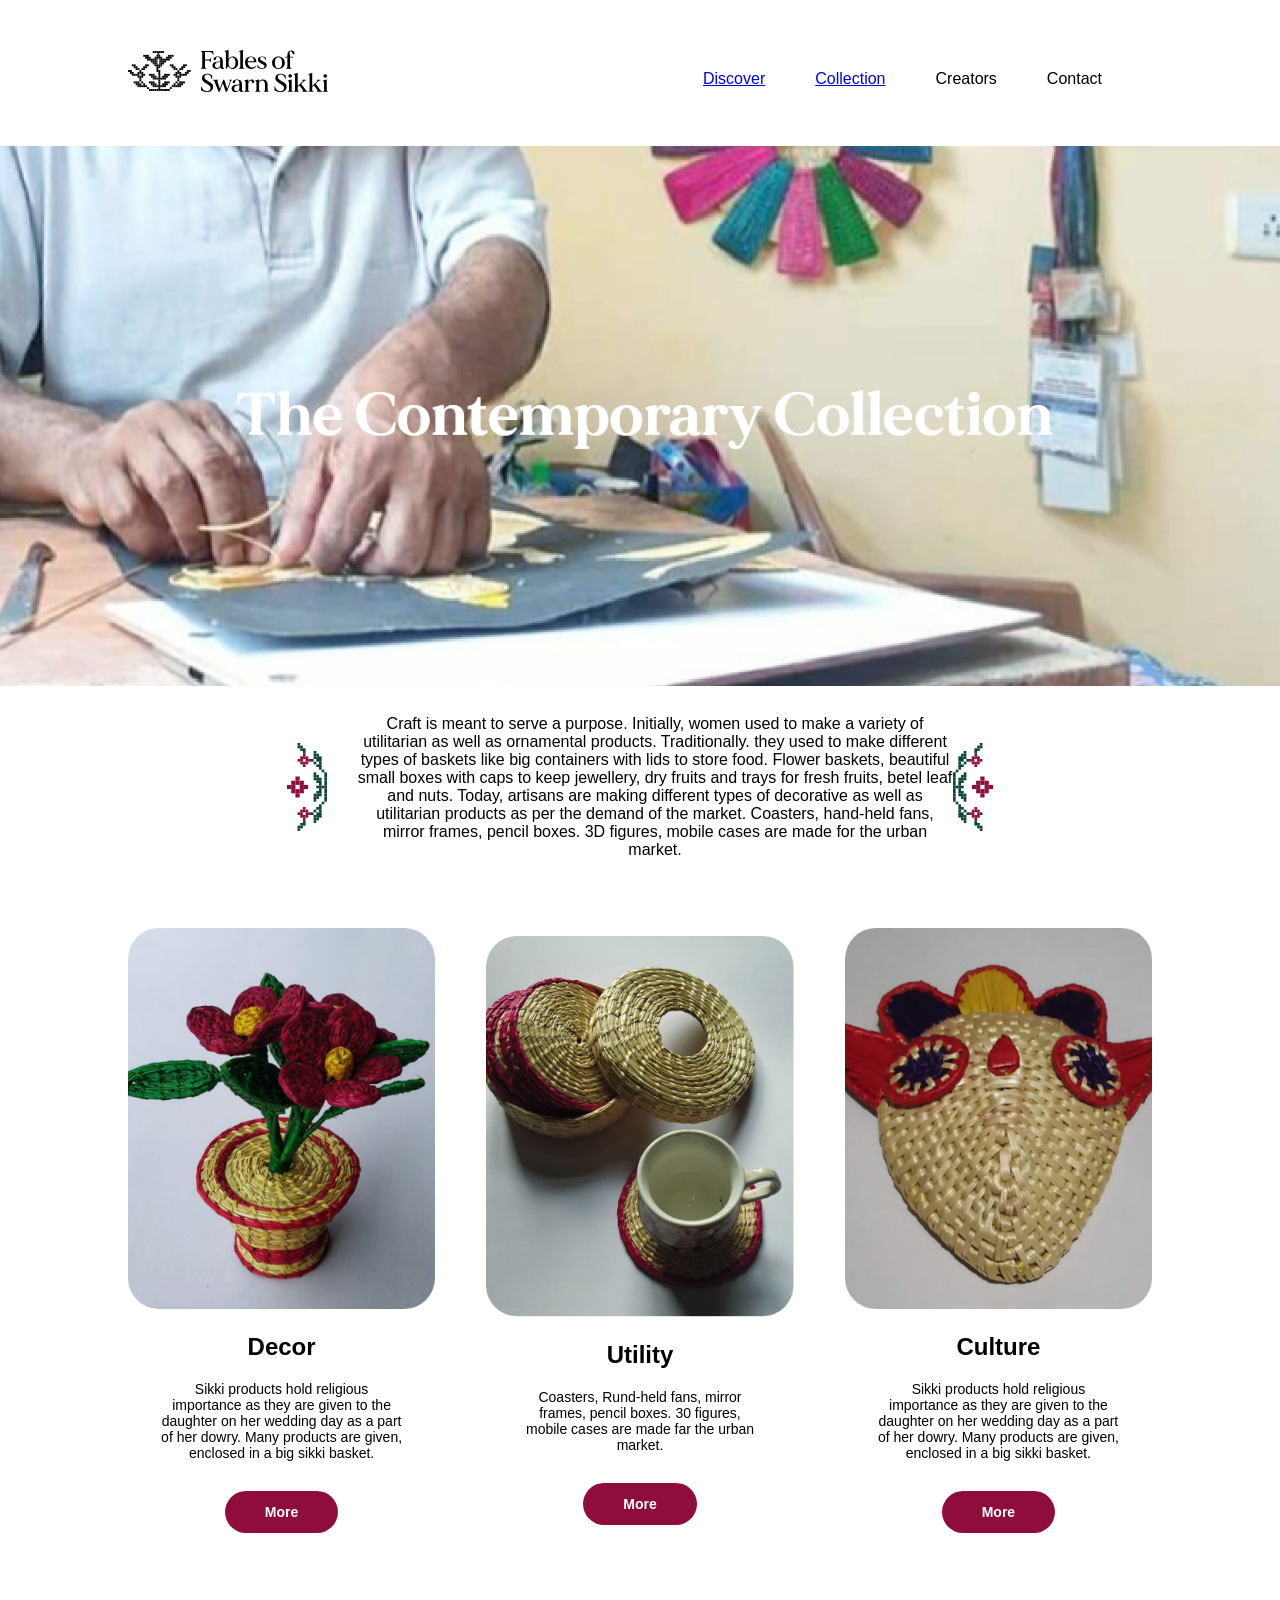
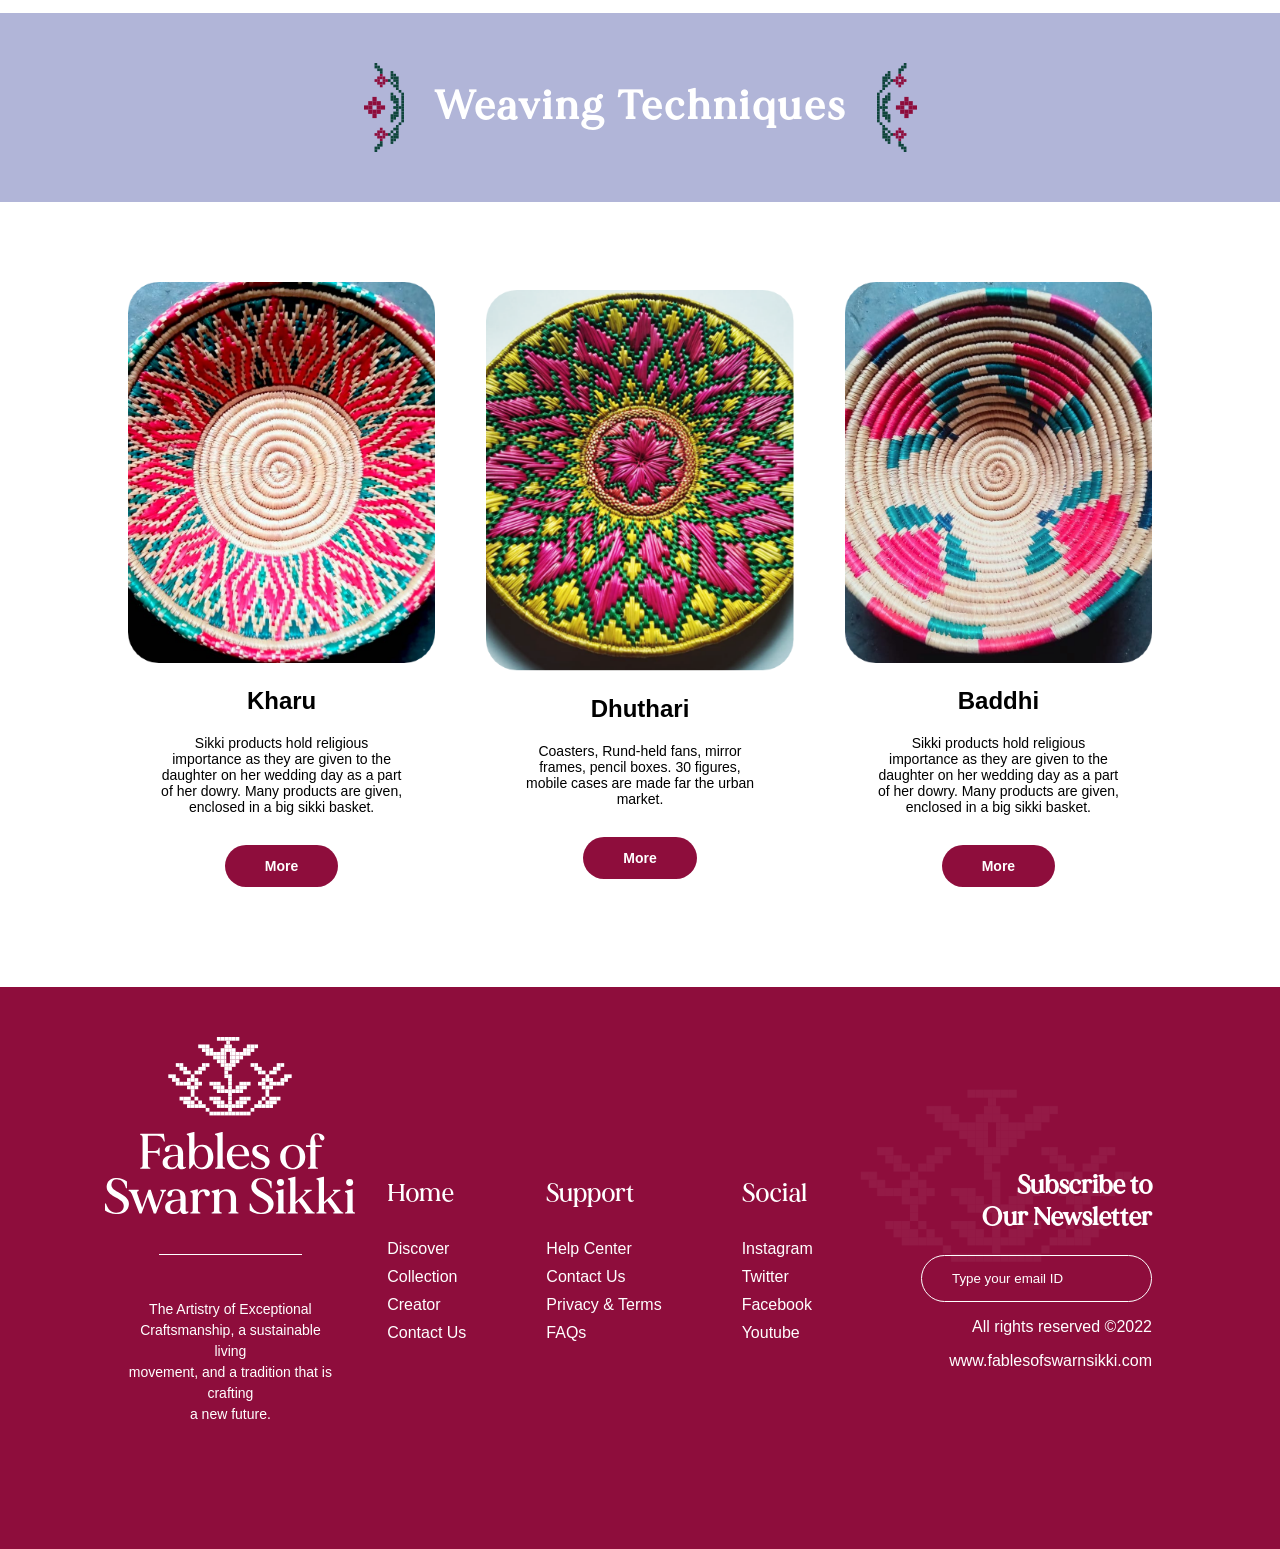
==== collection.html @ 822d30d1 "Added other pages" ====
<!DOCTYPE html>
<html lang="en">
<head>
  <meta charset="UTF-8">
  <meta http-equiv="X-UA-Compatible" content="IE=edge">
  <meta name="viewport" content="width=device-width, initial-scale=1.0">
  <link rel="stylesheet" href="style.css">
  <title>Sumit Singh - Collection</title>
</head>
<body>
  <nav class="container">
    <a href="/">
      <img src="./assets/logo.svg" alt="Logo">
    </a>
    <div class="menu-item">
        <ul>
            <li class="item">
                <a href="/discover.html">Discover</a>
            </li>
            <li class="item">
              <a href="/collection.html">Collection</a>
            </li>
            <li class="item">
                Creators
            </li>
            <li class="item">
                Contact
            </li>
        </ul>
    </div>
  </nav>


  <!-- Cover Image -->
  <div class="main main-container">
    <div class="content container">
      <img src="" alt="">
    </div>
  </div>

  <div class="content container">
    <div class="collection-title">
      <img src="./assets/BelIcon-Right.svg" alt="">
      <p style="text-align: center;font-size: 16px; font-family: 'Mulish', sans-serif; font-weight: normal; letter-spacing: normal; width: 60%;">
        Craft is meant to serve a purpose. Initially, women used to make a variety of utilitarian as well as ornamental products. Traditionally. they used to 

        make different types of baskets like big containers with lids to store food. Flower baskets, beautiful small boxes with caps to keep jewellery, dry 
        
        fruits and trays for fresh fruits, betel leaf and nuts. Today, artisans are making different types of decorative as well as utilitarian products as per 
        
        the demand of the market. Coasters, hand-held fans, mirror frames, pencil boxes. 3D figures, mobile cases are made for the urban market. 
      </p>
      <img src="./assets/BelIcon-left.svg" alt="">
    </div>
    <div class="grid3">
      <div class="item">
        <img src="./assets/c1.png" alt="">
        <h2>Decor</h2>
        <p>Sikki products hold religious importance 
          as they are given to the daughter on her 
          wedding day as a part of her dowry. 
          Many products are given, enclosed in a 
          big sikki basket.</p>
        <button class="dark-button">
          More
        </button>
      </div>
      <div class="item">
        <img src="./assets/c2.png" alt="">
        <h2>Utility</h2>
        <p>Coasters, Rund-held fans, mirror 
          frames, pencil boxes. 30 figures, mobile 
          cases are made far the urban market. </p>
        <button class="dark-button">
          More
        </button>
      </div>
      <div class="item">
        <img src="./assets/c3.png" alt="">
        <h2>Culture</h2>
        <p>Sikki products hold religious importance 
          as they are given to the daughter on her 
          wedding day as a part of her dowry. 
          Many products are given, enclosed in a 
          big sikki basket.</p>
        <button class="dark-button">
          More
        </button>
      </div>            

    </div>
  </div>



  <div class="content" style="margin-bottom: 80px !important;margin-top: 80px !important;">
    <div class="collection-title collection-title-gray">
      <img src="./assets/BelIcon-Right.svg" alt="">
      Weaving Techniques
      <img src="./assets/BelIcon-left.svg" alt="">
    </div>
  </div>


  <div class="content container">
    <div class="grid3">
      <div class="item">
        <img src="./assets/d1.png" alt="">
        <h2>Kharu</h2>
        <p>Sikki products hold religious importance 
          as they are given to the daughter on her 
          wedding day as a part of her dowry. 
          Many products are given, enclosed in a 
          big sikki basket.</p>
        <button class="dark-button">
          More
        </button>
      </div>
      <div class="item">
        <img src="./assets/d2.png" alt="">
        <h2>Dhuthari</h2>
        <p>Coasters, Rund-held fans, mirror 
          frames, pencil boxes. 30 figures, mobile 
          cases are made far the urban market. </p>
        <button class="dark-button">
          More
        </button>
      </div>
      <div class="item">
        <img src="./assets/d3.png" alt="">
        <h2>Baddhi</h2>
        <p>Sikki products hold religious importance 
          as they are given to the daughter on her 
          wedding day as a part of her dowry. 
          Many products are given, enclosed in a 
          big sikki basket.</p>
        <button class="dark-button">
          More
        </button>
      </div>            

    </div>
  </div>


  <div class="footer">
    <div class="container">
      <div class="top">
        <div class="left">
            <div class="logo">
                <img src="./assets/logo-white.svg" alt="">
                <div class="line"></div>
                <p>The Artistry of Exceptional<br>Craftsmanship, a sustainable living<br>movement, and a tradition that is crafting<br>a new future.</p>
            </div>
        </div>
        <div class="right">
          <div class="footer-menu">
            <div class="items">
                <div class="title">
                    Home
                </div>
                <ul>
                    <li class="item">Discover</li>
                    <li class="item">Collection</li>
                    <li class="item">Creator</li>
                    <li class="item">Contact Us</li>
                </ul>
            </div>
            <div class="items">
                <div class="title">
                    Support
                </div>
                <ul>
                    <li class="item">Help Center</li>
                    <li class="item">Contact Us</li>
                    <li class="item">Privacy & Terms</li>
                    <li class="item">FAQs</li>
                </ul>
            </div>

            <div class="items">
                <div class="title">
                    Social
                </div>
                <ul>
                    <li class="item">Instagram</li>
                    <li class="item">Twitter</li>
                    <li class="item">Facebook</li>
                    <li class="item">Youtube</li>
                </ul>
            </div>

          </div>
        </div>
        <div class="subscribe">
          <h2>Subscribe to<br>Our Newsletter</h2>
          <input type="text" name="email" id="email" placeholder="Type your email ID">
          <div>
            <p>All rights reserved ©2022</p>
            <p>www.fablesofswarnsikki.com</p>
          </div>
        </div>

    </div>      
    </div>

    </div>
  </div>

</body>
</html>
---- style.css ----
@font-face {
  font-family: Mirage;
  src: url('assets/Mirage-Medium-PERSONAL-USE.otf');
}

html, body {
  margin: 0;
  padding: 0;
  font-family: 'Mulish', sans-serif;
}

.container {
  width: 80%;
  margin: 0 auto;
}

nav {
  display: flex;
  justify-content: space-between;
  align-items: flex-start;
  padding-top: 50px;
  padding-bottom: 50px;
}

nav .container {
  display: flex;
  align-items: center;
  justify-content: center;
}

nav img {
  height: auto;
  width: 200px;
}


.menu-item {
  margin-top: 20px;  
}


nav ul {
  list-style: none;
  display: flex;
  align-items: center;
  justify-content: center;
  margin: 0px;
}

nav .item {
  display: flex;
  align-items: center;
  margin-right: 50px;
}

nav .item p {
  margin: 0;
}

nav .item .svg-icon {
  width: 20px;
  height: 20px;
  margin-right: 7px;
}

.main {
  background-image: url('./assets/CoverImage-withOverlay.png');
  height: auto;
  background-size: cover;
  background-repeat: no-repeat;
  width: 100%;
  display: flex;
  align-items: center;
  justify-content: flex-start;
  background-position: top;
}

.main-container {
  background-image: url('./assets/Artboard – 1.png');
  min-height: 60vh;
}

.main-discover {
  background-color: #b1b5d8;
  background-image: unset !important;
}

.main .content {
  color: white;
  padding-top: 150px;
  padding-bottom: 150px;
  display: flex;
  flex-direction: column;
  align-items: center;
  color: black;
  text-align: center;
}

.main .content p {
  font-size: 1.2em;
  line-height: 1.3;
  width: 35%;
}

.main-discover .discover p {
  width: 70% !important;
}

.main .content button {
  padding: 15px 40px;
  cursor: pointer;
  border: 2px solid white;
  border-radius: 100px;
  background: none;
  color: white;
}
.tools {
  display: flex;
  margin-top: -50px;
  justify-content: space-between;
}

.dots {
  display: flex;
  align-items: center;
  justify-content: center;
  list-style: none;
}

.dots div {
  height: 8px;
  width: 8px;
  background-color: rgb(255, 255, 255, 0.5);
  border-radius: 100px;
  margin-right: 10px;
}

.arrow {
  color: white;
  height: 24px;
  width: 24px;
}

.dots div:first-child {
  background-color: white;
}


.about {
  padding-top: 60px;
  padding-bottom: 60px;
  display: flex;
  flex-direction: column;
  align-items: center;
}

.about p {
  text-align: center;
  line-height: 1.4em;
  margin-bottom: 40px;
}

.flower-button {
  display: flex;
  font-size: 18px;
  font-weight: bold;
  background: white;
  border-radius: 1000px;
  border: 1px solid black;
  padding: 13px 16px;
  font-family: 'Mulish', sans-serif;
  display: flex;
  align-items: center;
}

.flower-button img {
  width: 8px;
  height: auto;
}


.flower-button img:nth-child(1) {
  margin-right: 30px;
}

.flower-button img:nth-child(2) {
  margin-left: 30px;
}

.grid3 {
  display: flex;
  align-items: center;
  justify-content: space-between;
}

.grid3 .item {
  width: 30%;
  max-width: 30%;
}

.grid3 .item img {
  width: 100%;
  height: auto;
}

.grid3 .item h2 {
  text-align: center;
}

.grid3 .item p {
  text-align: center;
  font-size: 14px;
  width: 80%;
  margin: 0 auto;
  margin-bottom: 30px;
}

.dark-button {
  display: flex;
  font-size: 14px;
  font-weight: bold;
  background: #8E0D3C;
  border-radius: 1000px;
  border: none;
  padding: 13px 40px;
  font-family: 'Mulish', sans-serif;
  display: flex;
  align-items: center;
  margin: 0 auto;
  color: white;
}



.collection-title {
  display: flex;
  font-size: 40px;
  letter-spacing: 3px;
  font-weight: bold;
  padding: 13px 16px;
  font-family: Mirage;
  display: flex;
  align-items: center;
  margin: 0 auto;
  justify-content: center;
  margin-bottom: 40px;
  text-align: center;
}

.collection-title-gray {
  background-color: #b1b5d8;
  color: white;
  padding-top: 50px !important;
  padding-bottom: 50px !important;
}

.collection-title1 {
  margin-bottom: -10px;
}

.collection-title img {
  width: 40px;
  height: auto;
}

.collection-title1 img {
  width: 20px !important;
  height: auto;
}

.collection-title img:nth-child(1) {
  margin-right: 30px;
}

.collection-title img:nth-child(2) {
  margin-left: 30px;
}

.footer {
  color: white;
  margin-top: 100px;
  background-color: #8E0D3C;
  background-image: url('./assets/Footer.png');
  height: auto;
  background-size: contain;
  background-repeat: no-repeat;
  width: 100%;
  display: flex;
  align-items: center;
  justify-content: flex-start;
  background-position: top;
}

.footer .top {
  display: flex;
  justify-content: space-between;
  padding-top: 50px;
  padding-bottom: 50px;
}

.footer .top .left {
  width: 20%;
}

.footer .top .left .logo {
  margin-bottom: 60px;
  display: flex;
  flex-direction: column;
  align-items: center;
}

.footer .top .left .logo img {
  width: 250px;
}

.footer .top .left .logo p {
  text-align: center;
  line-height: 1.5em;
  font-size: 14px;
}

.line {
  height: 1px;
  width: 70%;
  background-color: white;
  margin-top: 40px;
  margin-bottom: 30px;
}

.footer .top .left .subscribe {
  display: flex;
  align-items: center; 
}

.footer .top .left .subscribe input[type="text"] {
  border: 1px solid white;
  background-color: transparent;
  color: white;
  padding: 6px 10px;
  margin-right: 40px;
}

.footer .top .left .subscribe input[type="text"]::placeholder{
  color: white;
}

.footer .top .left .subscribe input[type="submit"] {
  border: 1px solid white;
  background-color: transparent;
  padding: 7px 30px;
}

.footer .top .right {
  width: 60%;
  display: flex;
  justify-content: center;
  align-items: center;
}

.footer .top .right .footer-menu {
  display: flex;
  justify-content: flex-end;
}

.footer .top .right .footer-menu .items {
  margin-right: 80px;
}

.footer .top .right .footer-menu .items .title {
  font-family: Mirage;
  font-size: 25px;
}

.footer .top .right .footer-menu .items ul {
list-style: none;
padding: 0;
margin-top: 30px;
}

.footer .top .right .footer-menu .items ul li{
  margin-bottom: 10px;
}

.footer .top .subscribe {
  width: 20%;
  display: flex;
  flex-direction: column;
  align-items: flex-end;
  justify-content: center;
}

.footer .top .subscribe input {
  border-radius: 300px;
  padding: 15px 30px;
  background: none;
  border: 1px solid white;
  color: white;
}

.footer .top .subscribe input::placeholder {
  color: white;
}

.footer .top .subscribe h2 {
  font-family: Mirage;
  font-size: 25px;
  text-align: right;
}



.footer .top .subscribe p {
  text-align: right;
}

.footer .bottom {
  margin-top: 30px;
}

.footer .bottom .footer-base {
  display: flex;
  justify-content: space-between;
  margin-bottom: 30px;
  margin-top: 60px;
}

.footer .bottom .footer-base .legal {
  list-style: none;
  margin: 0;
  padding: 0;
  display: flex;
}

.footer .bottom .footer-base .legal li {
  margin-right: 40px;
  text-decoration: underline;
}

.footer .bottom .footer-base .social {
  list-style: none;
  margin: 0;
  padding: 0;
  display: flex;
}

.footer .bottom .footer-base .social li {
  margin-right: 20px;
  text-decoration: underline;
}

.image-container {
  display: flex;
  justify-content: space-around;
  margin: 30px auto;
}

.image-container img {
  width: 100%;
}
.image-container.two img {
  width: 48%;
}

.gray-background {
  background-color: #b1b5d8;
  display: flex;
  align-items: center;
  padding-left: 9%;
  padding-right: 9%;
}
.gray-background p{
  text-align: center;
  padding: 30px 0;
  line-height: 1.4em;
}

.white-background {
  background-color: unset !important;
}

.discover-cover {
  margin-top: -100px;
}

.index-main {
  width: 18% !important;
}

.discover img {
  width: 18%;
}

@media only screen and (max-width: 600px) {
  nav ul {
    display: none;
  }

  .footer .top {
    display: flex;
    flex-direction: column;
  }

  .footer .top .left,
  .footer .top .right,
  .footer .top .subscribe
  {
    width: 100%;
  }

  .footer .top .subscribe {
    align-items: center;
    justify-content: center;
  }

  .footer .top .subscribe h2 {
    text-align: center;
  }
 
  .footer .top .right .footer-menu{
    width: 100%;
    justify-content: space-around;
  }

  .footer .top .right .footer-menu .items {
    width: 40%;
    margin-right: 20px;
  }

  .grid3 {
    flex-direction: column;
  }
  
  .grid3 .item {
    width: 90%;
    max-width: 90%;
    margin-bottom: 30px;
  }

  .collection-title img {
    display: none;
  }

  .collection-title p {
    width: 100% !important;
  }
  
  .collection-title-gray img {
    display: block !important;
  }

  .image-container {
    display: flex;
    justify-content: space-around;
    margin: 30px auto;
  }
  
  .image-container img {
    width: 100%;
  }

  .image-container.two {
    flex-direction: column;
  }

  .image-container.two img {
    width: 100%;
    margin-bottom: 20px;
  }

  .discover {
    padding-top: 70px !important;
  }

  .main-discover .discover p {
    width: 100% !important;
    margin-top: 30px;
  }

  .discover img {
    width: 80%;
  }

  .discover-cover {
    margin-top: -80px;
  }

  .container {
    width: 90%;
  }
  nav {
    padding-top: 20px;
    padding-bottom: 20px;
  }

  .index-main {
    width: 60% !important;
  }

  .main-container {
    background-image: url('./assets/COLLECTION\ –\ 1.png'); 
    background-size: contain;
    min-height: unset;
  }
}
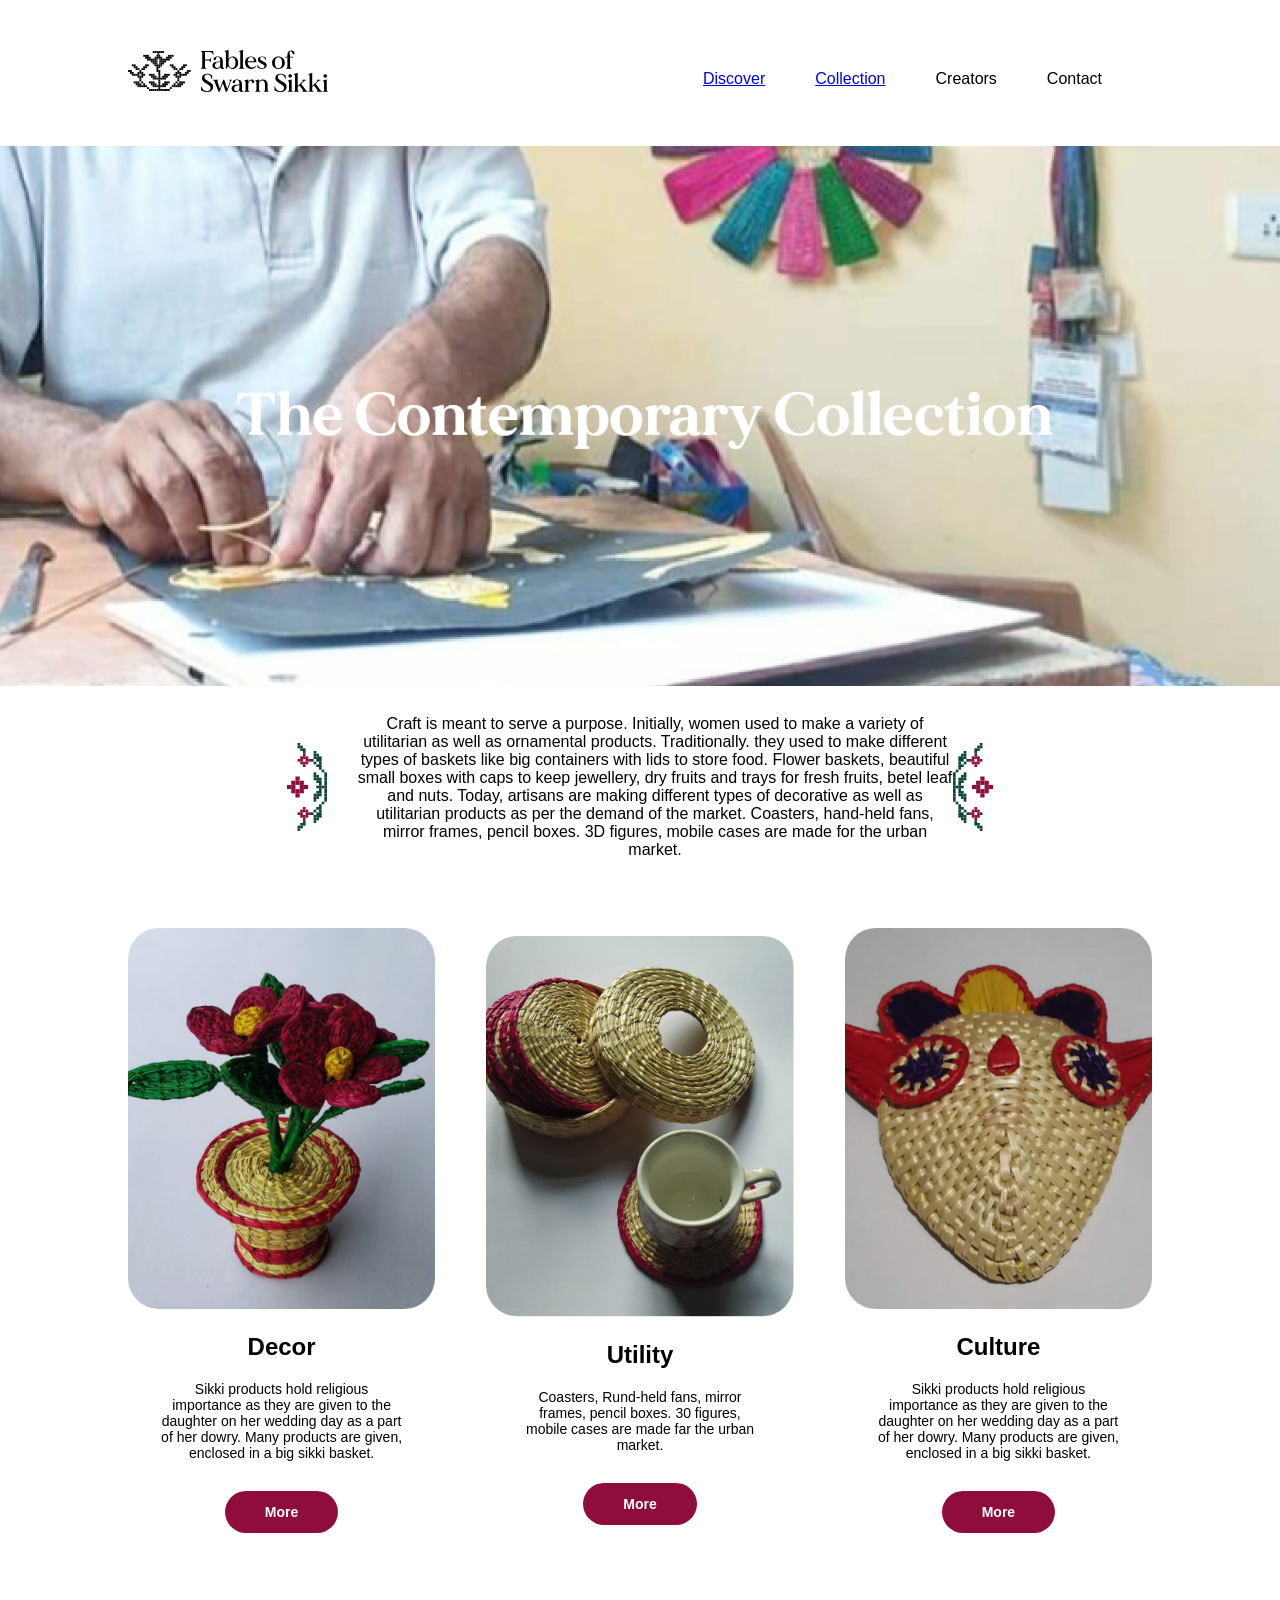
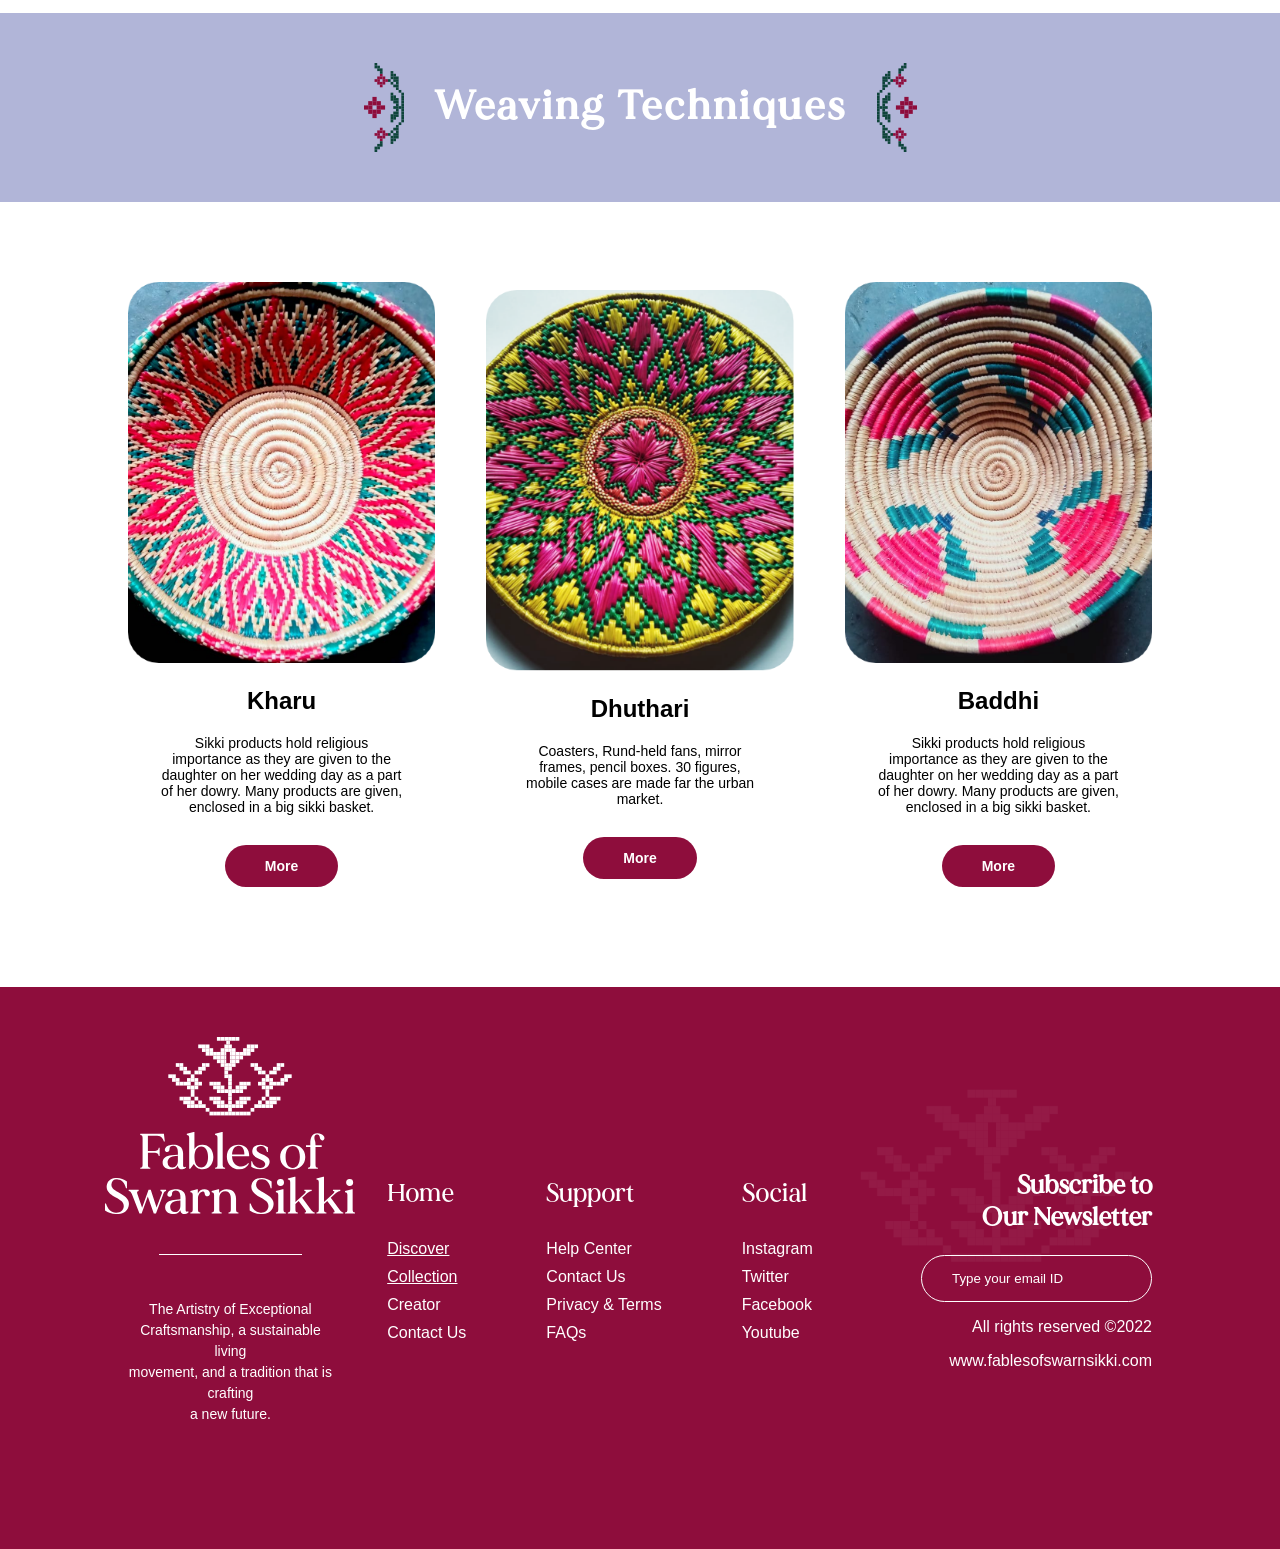
==== commit a3b1d92c: "Fixed LInks" ====
--- a/collection.html
+++ b/collection.html
@@ -5,20 +5,20 @@
   <meta http-equiv="X-UA-Compatible" content="IE=edge">
   <meta name="viewport" content="width=device-width, initial-scale=1.0">
   <link rel="stylesheet" href="style.css">
-  <title>Sumit Singh - Collection</title>
+  <title>Fables of Swarn Sikki - Collection</title>
 </head>
 <body>
   <nav class="container">
-    <a href="/">
+    <a href="./">
       <img src="./assets/logo.svg" alt="Logo">
     </a>
     <div class="menu-item">
         <ul>
             <li class="item">
-                <a href="/discover.html">Discover</a>
-            </li>
-            <li class="item">
-              <a href="/collection.html">Collection</a>
+                <a href="./discover.html">Discover</a>
+            </li>
+            <li class="item">
+              <a href="./collection.html">Collection</a>
             </li>
             <li class="item">
                 Creators
@@ -29,7 +29,6 @@
         </ul>
     </div>
   </nav>
-
 
   <!-- Cover Image -->
   <div class="main main-container">
@@ -160,8 +159,8 @@
                     Home
                 </div>
                 <ul>
-                    <li class="item">Discover</li>
-                    <li class="item">Collection</li>
+                  <li class="item"><a href="./discover.html" style="color:white">Discover</a></li>
+                  <li class="item"><a href="./collection.html" style="color:white">Collection</a></li>
                     <li class="item">Creator</li>
                     <li class="item">Contact Us</li>
                 </ul>
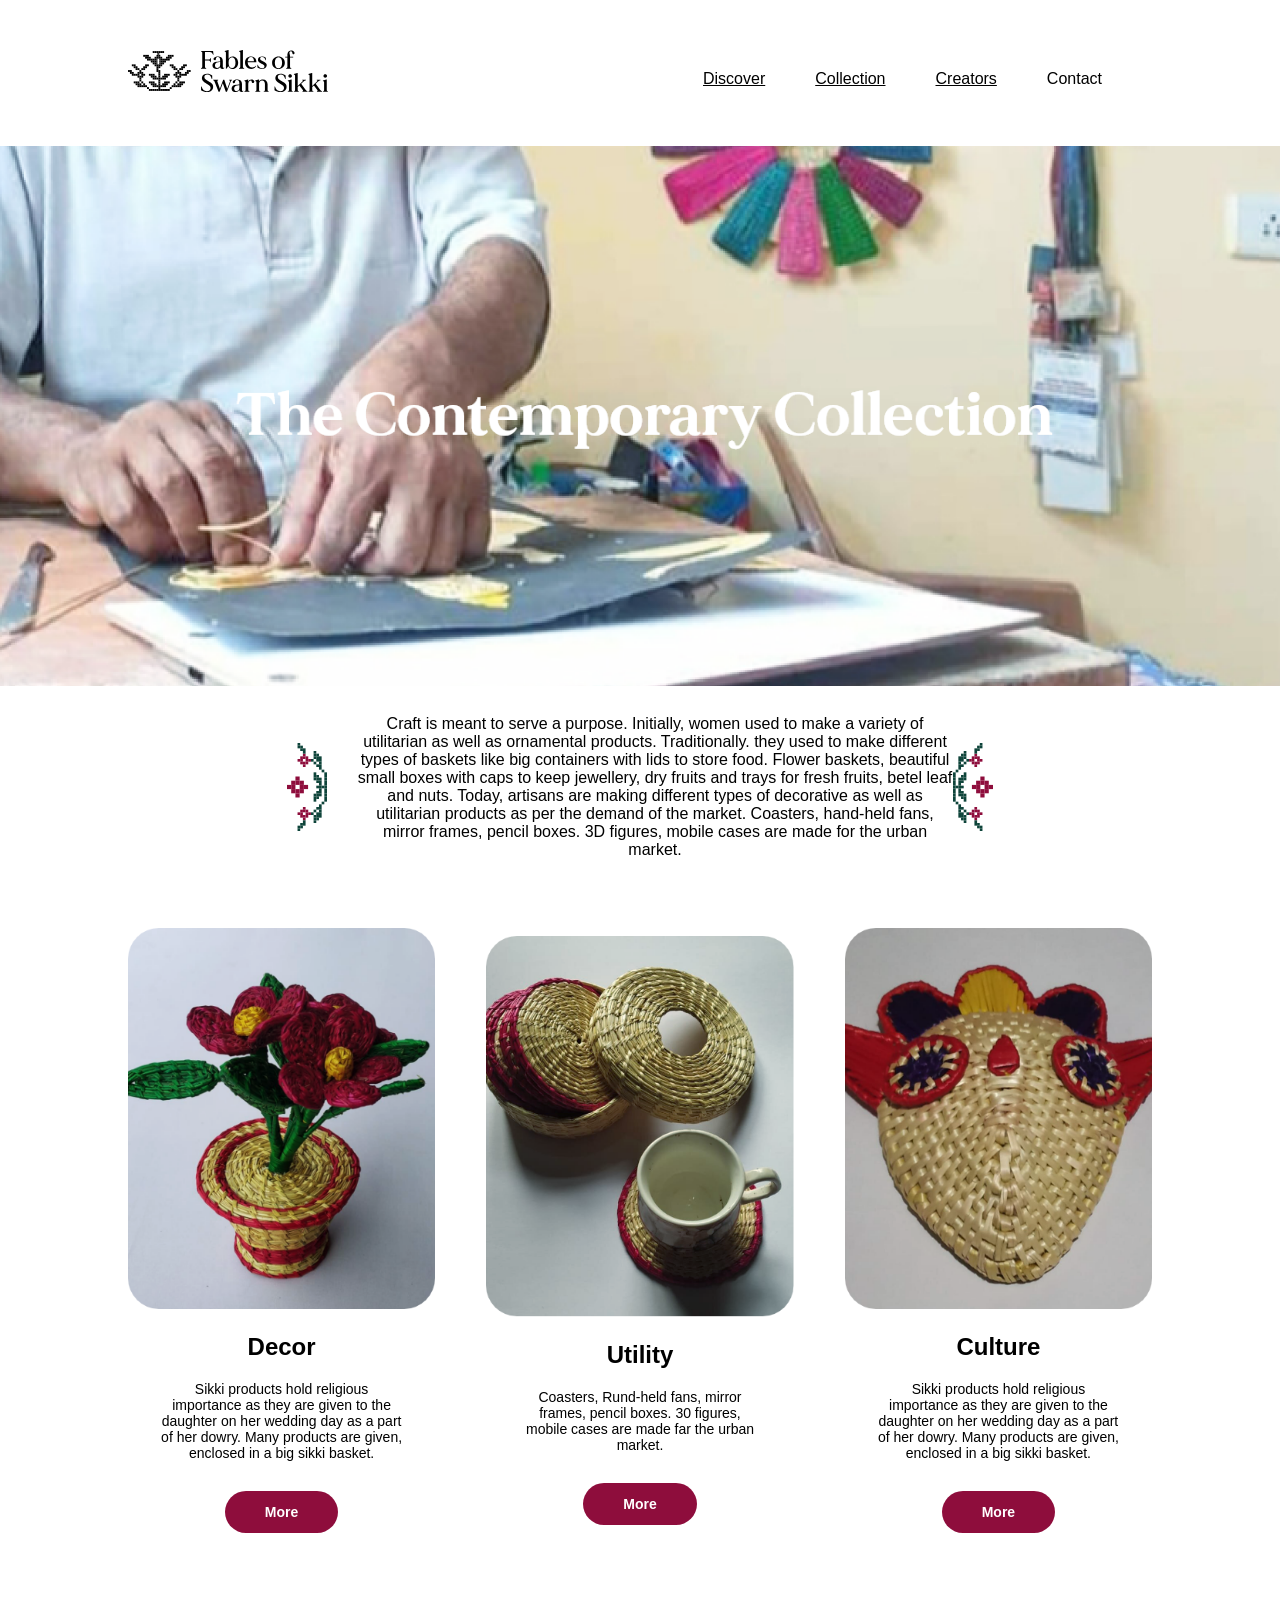
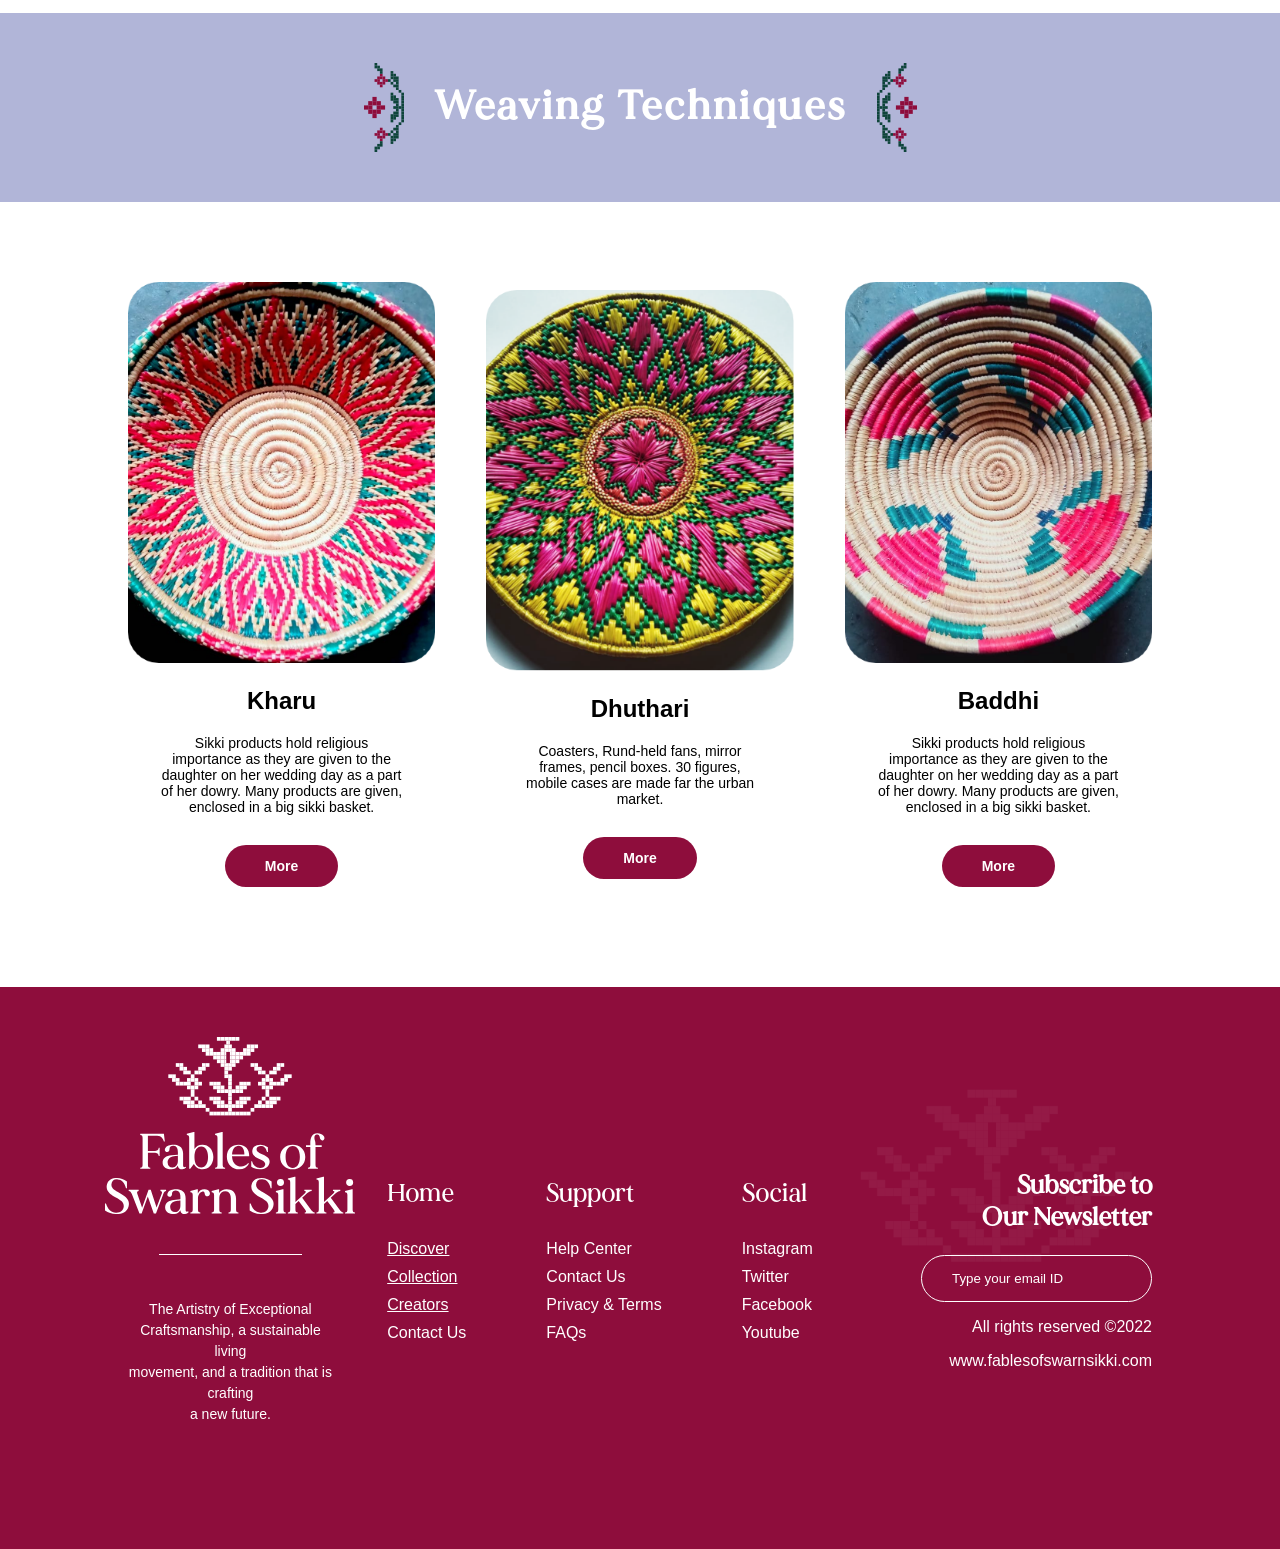
==== commit e08e703e: "Pushed some changes" ====
--- a/collection.html
+++ b/collection.html
@@ -15,13 +15,13 @@
     <div class="menu-item">
         <ul>
             <li class="item">
-                <a href="./discover.html">Discover</a>
-            </li>
-            <li class="item">
-              <a href="./collection.html">Collection</a>
-            </li>
-            <li class="item">
-                Creators
+                <a href="./discover.html" style="color:rgb(0, 0, 0)">Discover</a>
+            </li>
+            <li class="item">
+              <a href="./collection.html" style="color:rgb(0, 0, 0)">Collection</a>
+            </li>
+            <li class="item">
+              <a href="./" style="color:rgb(0, 0, 0)">Creators</a>
             </li>
             <li class="item">
                 Contact
@@ -161,7 +161,8 @@
                 <ul>
                   <li class="item"><a href="./discover.html" style="color:white">Discover</a></li>
                   <li class="item"><a href="./collection.html" style="color:white">Collection</a></li>
-                    <li class="item">Creator</li>
+                  <li class="item"><a href="./" style="color:white">Creators</a></li>
+                
                     <li class="item">Contact Us</li>
                 </ul>
             </div>
--- a/style.css
+++ b/style.css
@@ -273,7 +273,7 @@
 }
 
 .collection-title img:nth-child(2) {
-  margin-left: 30px;
+  margin-left: 30px !important;
 }
 
 .footer {
